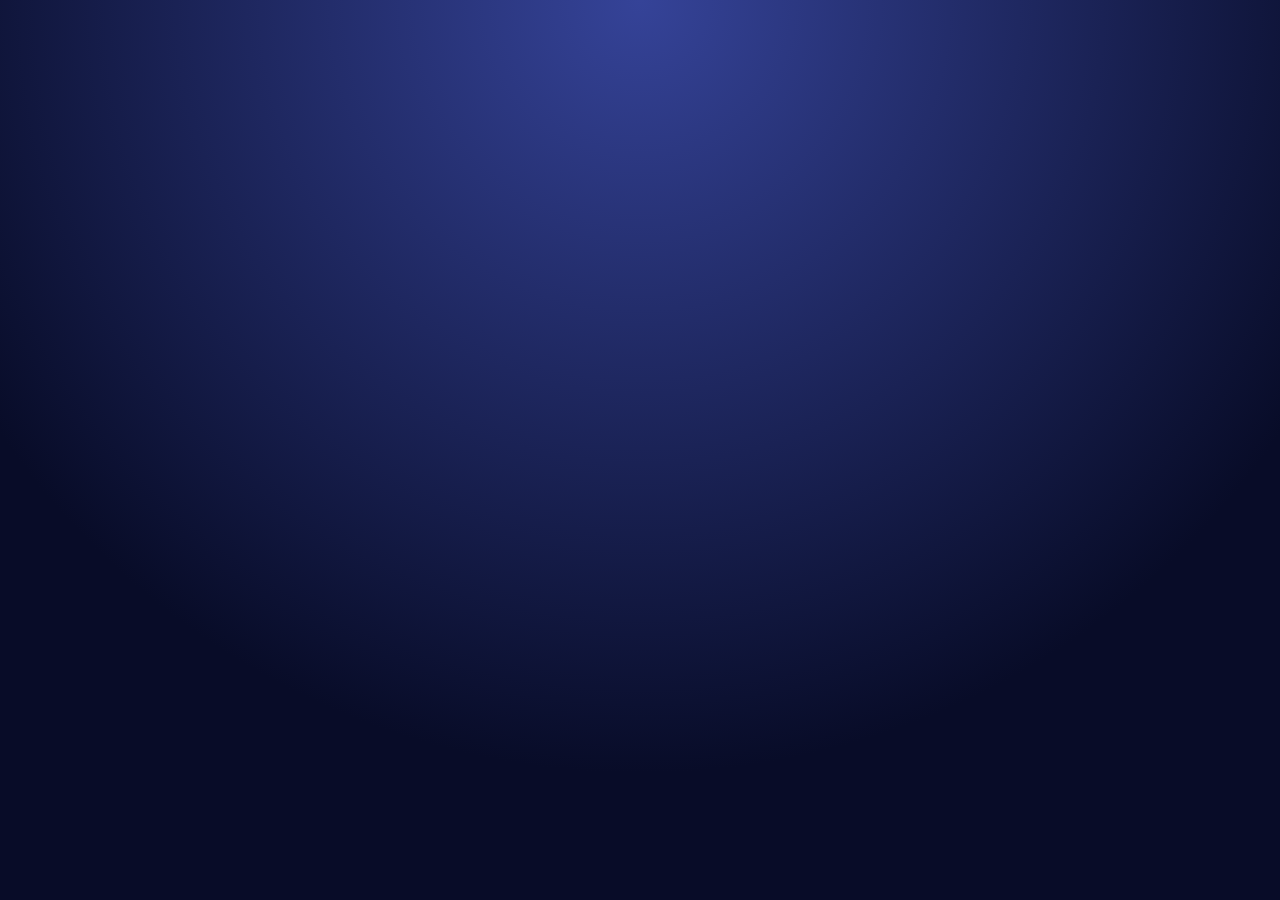
==== index.html @ 30334bcc "Add initial Supervision Games site" ====
<!doctype html><html lang="en"><meta charset="utf-8"><meta name="viewport" content="width=device-width,initial-scale=1"><title>Supervision Games</title><style>*{box-sizing:border-box}body{margin:0;background:radial-gradient(circle at top,#354398,#080c28 70%);font:17px system-ui;color:white;min-height:100vh}main{max-width:850px;margin:auto;padding:25px}h1{color:#ffd879;font-size:clamp(32px,6vw,60px)}.card{border:2px solid #b89b60;border-radius:25px;padding:30px;background:#111a49;text-align:center;margin-top:30px;box-shadow:0 25px 70px #0008}button,select{font:inherit;border:1px solid #718bd1;border-radius:12px;padding:14px;background:#27387d;color:white;cursor:pointer}button:hover{filter:brightness(1.25)}button:disabled{opacity:.45;cursor:default}.answers{display:grid;grid-template-columns:1fr 1fr;gap:12px;margin:24px 0}.good{background:#176f55!important;opacity:1!important}.bad{background:#903553!important}.gold{background:#e8be69;color:#11183d;font-weight:800}.row{display:flex;justify-content:space-between;align-items:center;gap:8px;flex-wrap:wrap}.lifelines{display:flex;gap:10px;flex-wrap:wrap;justify-content:center}.note{background:#253368;padding:17px;border-radius:12px;margin:20px 0;text-align:left}.ladder{display:flex;gap:6px;flex-wrap:wrap;justify-content:center}.ladder span{border:1px solid #718bd1;border-radius:20px;padding:5px 9px;font-size:12px}.current{background:#e8be69;color:#14182d}small{color:#b7c4ee}@media(max-width:600px){.answers{grid-template-columns:1fr}.card{padding:17px}}</style><main id="app"></main><script src="questions.js"></script><script src="app.js"></script></html>
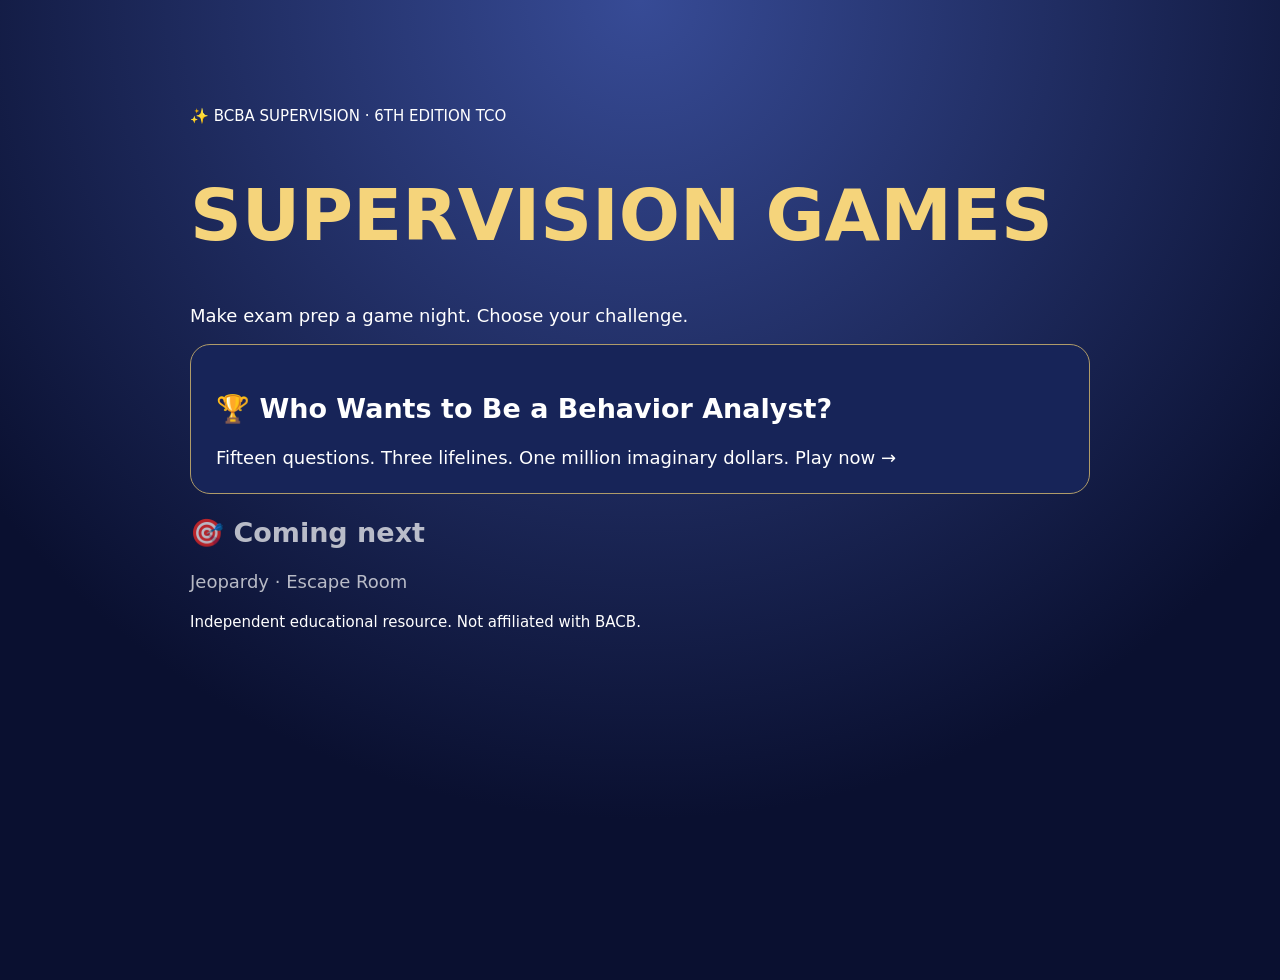
==== commit a12b20f4: "Make repository homepage a game library" ====
--- a/index.html
+++ b/index.html
@@ -1 +1 @@
-<!doctype html><html lang="en"><meta charset="utf-8"><meta name="viewport" content="width=device-width,initial-scale=1"><title>Supervision Games</title><style>*{box-sizing:border-box}body{margin:0;background:radial-gradient(circle at top,#354398,#080c28 70%);font:17px system-ui;color:white;min-height:100vh}main{max-width:850px;margin:auto;padding:25px}h1{color:#ffd879;font-size:clamp(32px,6vw,60px)}.card{border:2px solid #b89b60;border-radius:25px;padding:30px;background:#111a49;text-align:center;margin-top:30px;box-shadow:0 25px 70px #0008}button,select{font:inherit;border:1px solid #718bd1;border-radius:12px;padding:14px;background:#27387d;color:white;cursor:pointer}button:hover{filter:brightness(1.25)}button:disabled{opacity:.45;cursor:default}.answers{display:grid;grid-template-columns:1fr 1fr;gap:12px;margin:24px 0}.good{background:#176f55!important;opacity:1!important}.bad{background:#903553!important}.gold{background:#e8be69;color:#11183d;font-weight:800}.row{display:flex;justify-content:space-between;align-items:center;gap:8px;flex-wrap:wrap}.lifelines{display:flex;gap:10px;flex-wrap:wrap;justify-content:center}.note{background:#253368;padding:17px;border-radius:12px;margin:20px 0;text-align:left}.ladder{display:flex;gap:6px;flex-wrap:wrap;justify-content:center}.ladder span{border:1px solid #718bd1;border-radius:20px;padding:5px 9px;font-size:12px}.current{background:#e8be69;color:#14182d}small{color:#b7c4ee}@media(max-width:600px){.answers{grid-template-columns:1fr}.card{padding:17px}}</style><main id="app"></main><script src="questions.js"></script><script src="app.js"></script></html>+<!doctype html><html lang="en"><meta charset="utf-8"><meta name="viewport" content="width=device-width,initial-scale=1"><title>Supervision Games</title><style>body{font:18px system-ui;margin:0;background:radial-gradient(circle at top,#374b96,#0a1030 70%);color:white;min-height:100vh}main{max-width:900px;margin:80px auto;padding:24px}h1{font-size:clamp(40px,8vw,72px);color:#f5d47b}a{display:block;padding:25px;border:1px solid #af9b69;border-radius:20px;background:#172458;color:white;text-decoration:none;margin:18px 0}a:hover{background:#273b81}.muted{opacity:.7}</style><main><small>✨ BCBA SUPERVISION · 6TH EDITION TCO</small><h1>SUPERVISION GAMES</h1><p>Make exam prep a game night. Choose your challenge.</p><a href="./millionaire/"><h2>🏆 Who Wants to Be a Behavior Analyst?</h2>Fifteen questions. Three lifelines. One million imaginary dollars. Play now →</a><div class="muted"><h2>🎯 Coming next</h2><p>Jeopardy · Escape Room</p></div><small>Independent educational resource. Not affiliated with BACB.</small></main></html>
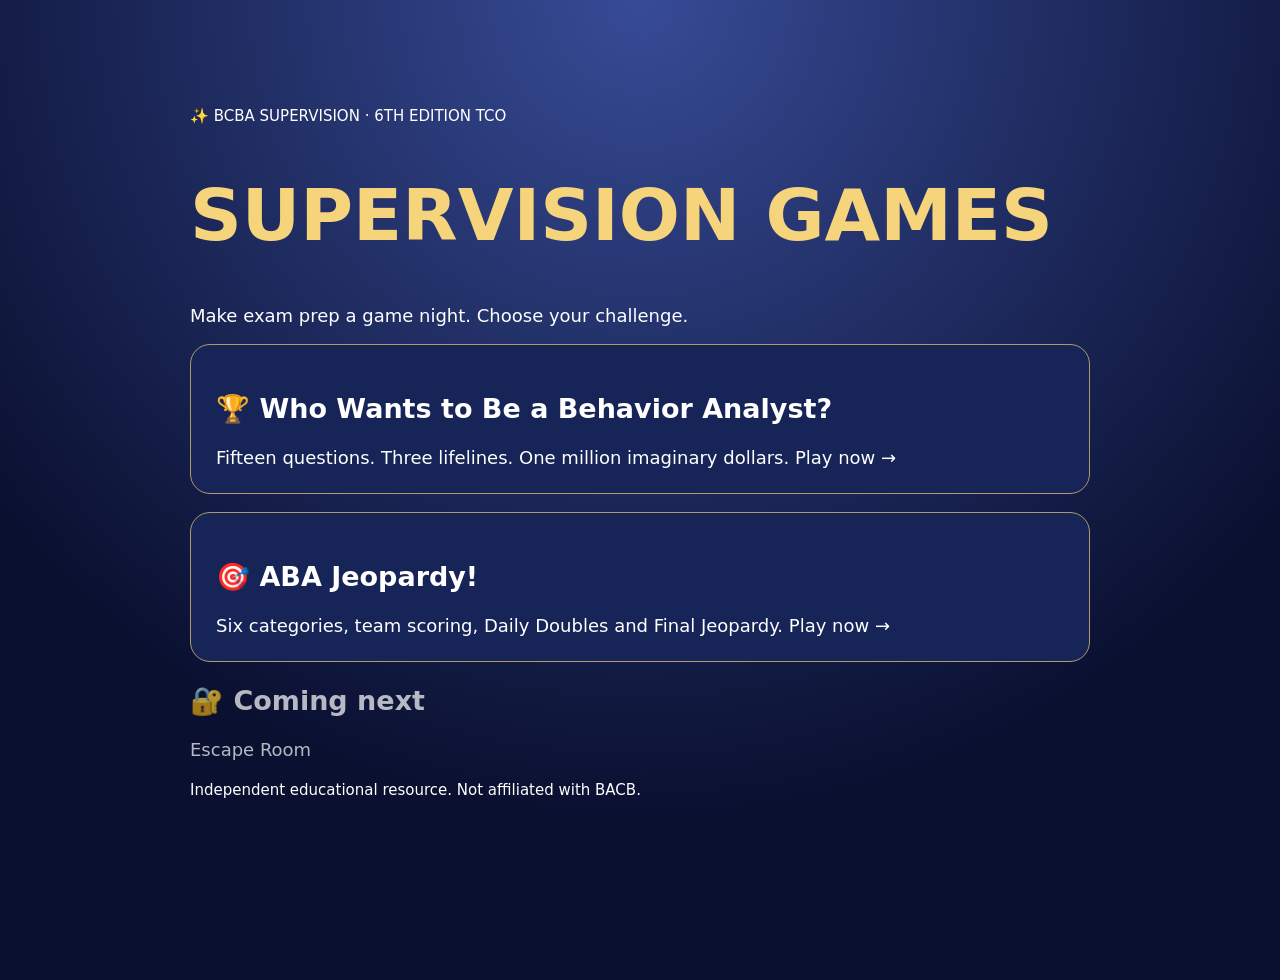
==== commit 21c0c6df: "Add ABA Jeopardy to Supervision Games library" ====
--- a/index.html
+++ b/index.html
@@ -1 +1 @@
-<!doctype html><html lang="en"><meta charset="utf-8"><meta name="viewport" content="width=device-width,initial-scale=1"><title>Supervision Games</title><style>body{font:18px system-ui;margin:0;background:radial-gradient(circle at top,#374b96,#0a1030 70%);color:white;min-height:100vh}main{max-width:900px;margin:80px auto;padding:24px}h1{font-size:clamp(40px,8vw,72px);color:#f5d47b}a{display:block;padding:25px;border:1px solid #af9b69;border-radius:20px;background:#172458;color:white;text-decoration:none;margin:18px 0}a:hover{background:#273b81}.muted{opacity:.7}</style><main><small>✨ BCBA SUPERVISION · 6TH EDITION TCO</small><h1>SUPERVISION GAMES</h1><p>Make exam prep a game night. Choose your challenge.</p><a href="./millionaire/"><h2>🏆 Who Wants to Be a Behavior Analyst?</h2>Fifteen questions. Three lifelines. One million imaginary dollars. Play now →</a><div class="muted"><h2>🎯 Coming next</h2><p>Jeopardy · Escape Room</p></div><small>Independent educational resource. Not affiliated with BACB.</small></main></html>+<!doctype html><html lang="en"><meta charset="utf-8"><meta name="viewport" content="width=device-width,initial-scale=1"><title>Supervision Games</title><style>body{font:18px system-ui;margin:0;background:radial-gradient(circle at top,#374b96,#0a1030 70%);color:white;min-height:100vh}main{max-width:900px;margin:80px auto;padding:24px}h1{font-size:clamp(40px,8vw,72px);color:#f5d47b}a{display:block;padding:25px;border:1px solid #af9b69;border-radius:20px;background:#172458;color:white;text-decoration:none;margin:18px 0}a:hover{background:#273b81}.muted{opacity:.7}</style><main><small>✨ BCBA SUPERVISION · 6TH EDITION TCO</small><h1>SUPERVISION GAMES</h1><p>Make exam prep a game night. Choose your challenge.</p><a href="./millionaire/"><h2>🏆 Who Wants to Be a Behavior Analyst?</h2>Fifteen questions. Three lifelines. One million imaginary dollars. Play now →</a><a href="./jeopardy/"><h2>🎯 ABA Jeopardy!</h2>Six categories, team scoring, Daily Doubles and Final Jeopardy. Play now →</a><div class="muted"><h2>🔐 Coming next</h2><p>Escape Room</p></div><small>Independent educational resource. Not affiliated with BACB.</small></main></html>
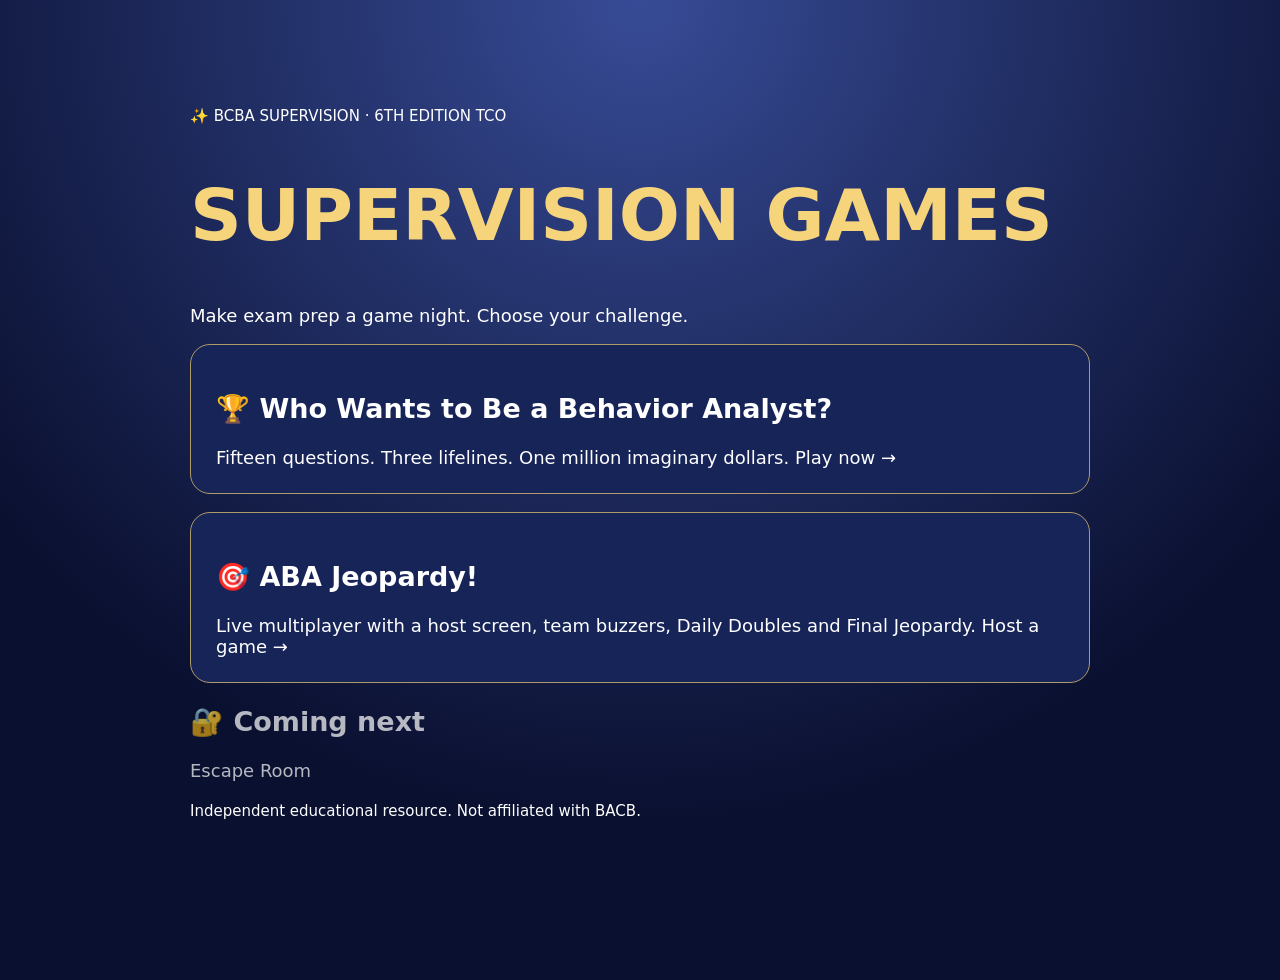
==== commit d8330945: "Make multiplayer host Jeopardy the only homepage game option" ====
--- a/index.html
+++ b/index.html
@@ -1 +1 @@
-<!doctype html><html lang="en"><meta charset="utf-8"><meta name="viewport" content="width=device-width,initial-scale=1"><title>Supervision Games</title><style>body{font:18px system-ui;margin:0;background:radial-gradient(circle at top,#374b96,#0a1030 70%);color:white;min-height:100vh}main{max-width:900px;margin:80px auto;padding:24px}h1{font-size:clamp(40px,8vw,72px);color:#f5d47b}a{display:block;padding:25px;border:1px solid #af9b69;border-radius:20px;background:#172458;color:white;text-decoration:none;margin:18px 0}a:hover{background:#273b81}.muted{opacity:.7}</style><main><small>✨ BCBA SUPERVISION · 6TH EDITION TCO</small><h1>SUPERVISION GAMES</h1><p>Make exam prep a game night. Choose your challenge.</p><a href="./millionaire/"><h2>🏆 Who Wants to Be a Behavior Analyst?</h2>Fifteen questions. Three lifelines. One million imaginary dollars. Play now →</a><a href="./jeopardy/"><h2>🎯 ABA Jeopardy!</h2>Six categories, team scoring, Daily Doubles and Final Jeopardy. Play now →</a><div class="muted"><h2>🔐 Coming next</h2><p>Escape Room</p></div><small>Independent educational resource. Not affiliated with BACB.</small></main></html>+<!doctype html><html lang="en"><meta charset="utf-8"><meta name="viewport" content="width=device-width,initial-scale=1"><title>Supervision Games</title><style>body{font:18px system-ui;margin:0;background:radial-gradient(circle at top,#374b96,#0a1030 70%);color:white;min-height:100vh}main{max-width:900px;margin:80px auto;padding:24px}h1{font-size:clamp(40px,8vw,72px);color:#f5d47b}a{display:block;padding:25px;border:1px solid #af9b69;border-radius:20px;background:#172458;color:white;text-decoration:none;margin:18px 0}a:hover{background:#273b81}.muted{opacity:.7}</style><main><small>✨ BCBA SUPERVISION · 6TH EDITION TCO</small><h1>SUPERVISION GAMES</h1><p>Make exam prep a game night. Choose your challenge.</p><a href="./millionaire/"><h2>🏆 Who Wants to Be a Behavior Analyst?</h2>Fifteen questions. Three lifelines. One million imaginary dollars. Play now →</a><a href="./jeopardy/host.html"><h2>🎯 ABA Jeopardy!</h2>Live multiplayer with a host screen, team buzzers, Daily Doubles and Final Jeopardy. Host a game →</a><div class="muted"><h2>🔐 Coming next</h2><p>Escape Room</p></div><small>Independent educational resource. Not affiliated with BACB.</small></main></html>
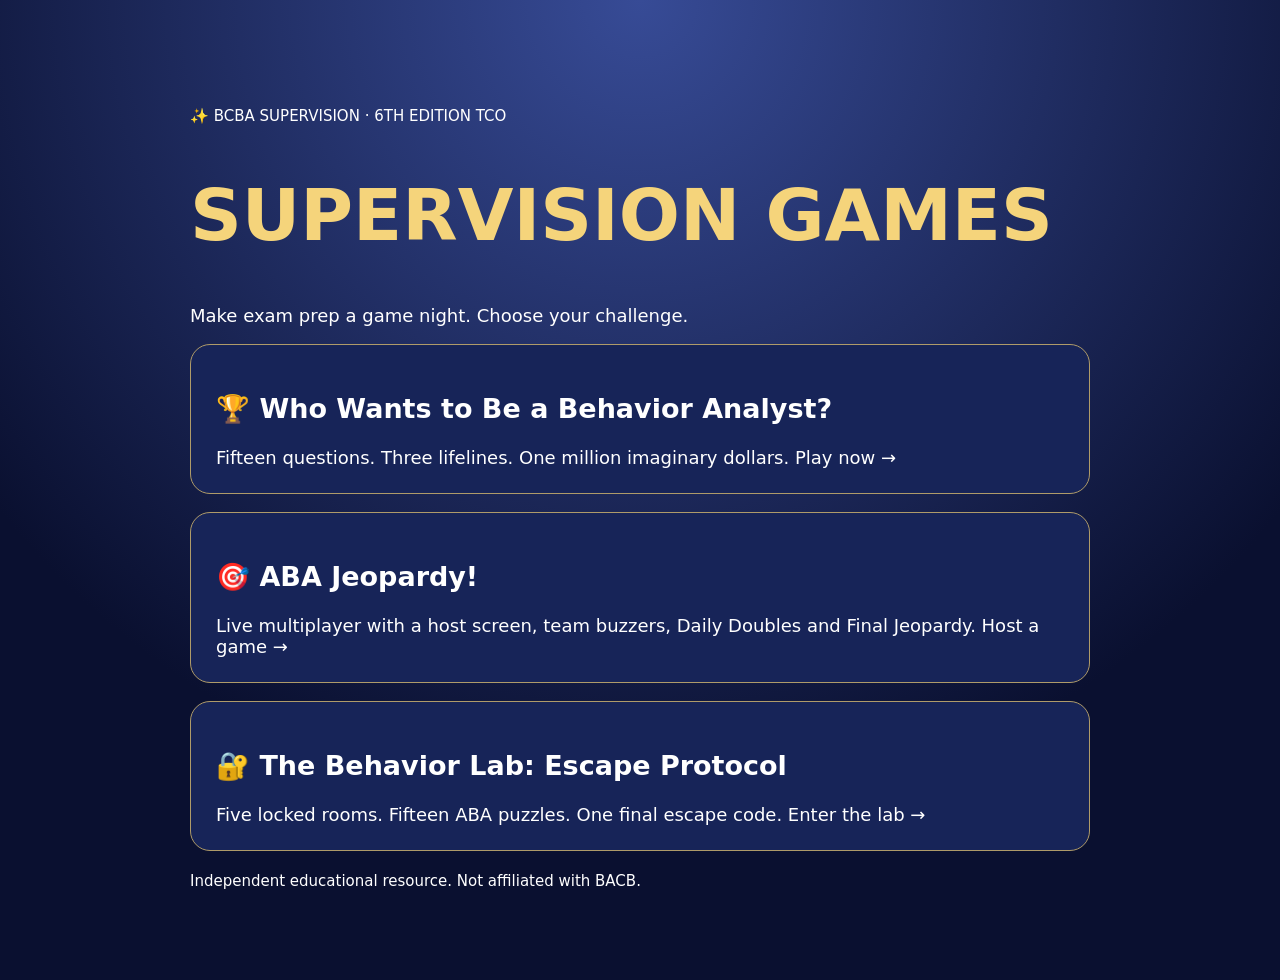
==== commit 8a47d912: "Add playable Behavior Lab escape room to Supervision Games homepage" ====
--- a/index.html
+++ b/index.html
@@ -1 +1 @@
-<!doctype html><html lang="en"><meta charset="utf-8"><meta name="viewport" content="width=device-width,initial-scale=1"><title>Supervision Games</title><style>body{font:18px system-ui;margin:0;background:radial-gradient(circle at top,#374b96,#0a1030 70%);color:white;min-height:100vh}main{max-width:900px;margin:80px auto;padding:24px}h1{font-size:clamp(40px,8vw,72px);color:#f5d47b}a{display:block;padding:25px;border:1px solid #af9b69;border-radius:20px;background:#172458;color:white;text-decoration:none;margin:18px 0}a:hover{background:#273b81}.muted{opacity:.7}</style><main><small>✨ BCBA SUPERVISION · 6TH EDITION TCO</small><h1>SUPERVISION GAMES</h1><p>Make exam prep a game night. Choose your challenge.</p><a href="./millionaire/"><h2>🏆 Who Wants to Be a Behavior Analyst?</h2>Fifteen questions. Three lifelines. One million imaginary dollars. Play now →</a><a href="./jeopardy/host.html"><h2>🎯 ABA Jeopardy!</h2>Live multiplayer with a host screen, team buzzers, Daily Doubles and Final Jeopardy. Host a game →</a><div class="muted"><h2>🔐 Coming next</h2><p>Escape Room</p></div><small>Independent educational resource. Not affiliated with BACB.</small></main></html>+<!doctype html><html lang="en"><meta charset="utf-8"><meta name="viewport" content="width=device-width,initial-scale=1"><title>Supervision Games</title><style>body{font:18px system-ui;margin:0;background:radial-gradient(circle at top,#374b96,#0a1030 70%);color:white;min-height:100vh}main{max-width:900px;margin:80px auto;padding:24px}h1{font-size:clamp(40px,8vw,72px);color:#f5d47b}a{display:block;padding:25px;border:1px solid #af9b69;border-radius:20px;background:#172458;color:white;text-decoration:none;margin:18px 0}a:hover{background:#273b81}.muted{opacity:.7}</style><main><small>✨ BCBA SUPERVISION · 6TH EDITION TCO</small><h1>SUPERVISION GAMES</h1><p>Make exam prep a game night. Choose your challenge.</p><a href="./millionaire/"><h2>🏆 Who Wants to Be a Behavior Analyst?</h2>Fifteen questions. Three lifelines. One million imaginary dollars. Play now →</a><a href="./jeopardy/host.html"><h2>🎯 ABA Jeopardy!</h2>Live multiplayer with a host screen, team buzzers, Daily Doubles and Final Jeopardy. Host a game →</a><a href="./escape-room/"><h2>🔐 The Behavior Lab: Escape Protocol</h2>Five locked rooms. Fifteen ABA puzzles. One final escape code. Enter the lab →</a><small>Independent educational resource. Not affiliated with BACB.</small></main></html>
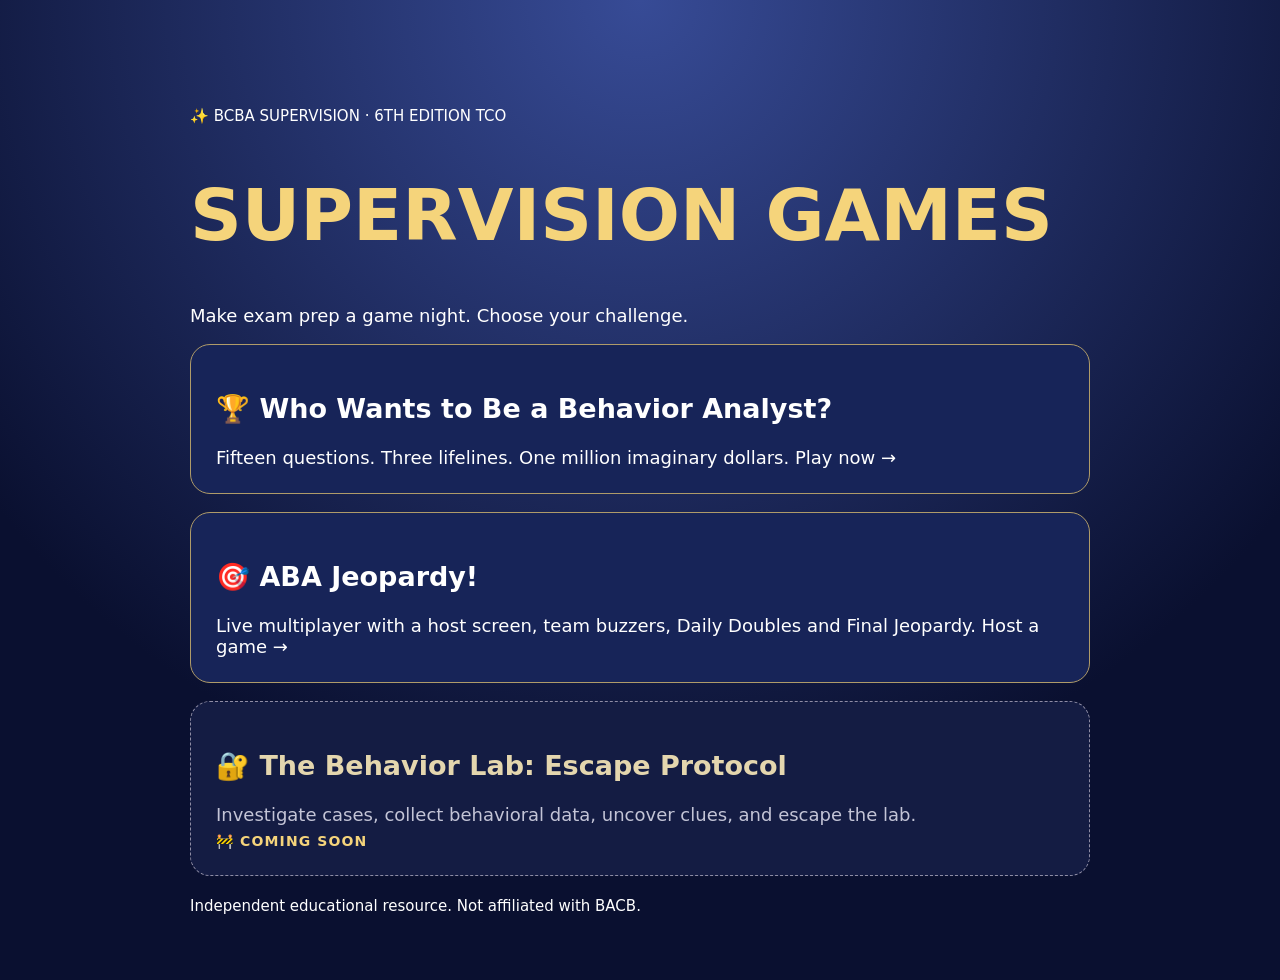
==== commit e1fcf4b8: "Mark Escape Room as coming soon on Supervision Games homepage" ====
--- a/index.html
+++ b/index.html
@@ -1 +1 @@
-<!doctype html><html lang="en"><meta charset="utf-8"><meta name="viewport" content="width=device-width,initial-scale=1"><title>Supervision Games</title><style>body{font:18px system-ui;margin:0;background:radial-gradient(circle at top,#374b96,#0a1030 70%);color:white;min-height:100vh}main{max-width:900px;margin:80px auto;padding:24px}h1{font-size:clamp(40px,8vw,72px);color:#f5d47b}a{display:block;padding:25px;border:1px solid #af9b69;border-radius:20px;background:#172458;color:white;text-decoration:none;margin:18px 0}a:hover{background:#273b81}.muted{opacity:.7}</style><main><small>✨ BCBA SUPERVISION · 6TH EDITION TCO</small><h1>SUPERVISION GAMES</h1><p>Make exam prep a game night. Choose your challenge.</p><a href="./millionaire/"><h2>🏆 Who Wants to Be a Behavior Analyst?</h2>Fifteen questions. Three lifelines. One million imaginary dollars. Play now →</a><a href="./jeopardy/host.html"><h2>🎯 ABA Jeopardy!</h2>Live multiplayer with a host screen, team buzzers, Daily Doubles and Final Jeopardy. Host a game →</a><a href="./escape-room/"><h2>🔐 The Behavior Lab: Escape Protocol</h2>Five locked rooms. Fifteen ABA puzzles. One final escape code. Enter the lab →</a><small>Independent educational resource. Not affiliated with BACB.</small></main></html>+<!doctype html><html lang="en"><meta charset="utf-8"><meta name="viewport" content="width=device-width,initial-scale=1"><title>Supervision Games</title><style>body{font:18px system-ui;margin:0;background:radial-gradient(circle at top,#374b96,#0a1030 70%);color:white;min-height:100vh}main{max-width:900px;margin:80px auto;padding:24px}h1{font-size:clamp(40px,8vw,72px);color:#f5d47b}a{display:block;padding:25px;border:1px solid #af9b69;border-radius:20px;background:#172458;color:white;text-decoration:none;margin:18px 0}a:hover{background:#273b81}.muted{opacity:.7}.coming-soon{display:block;padding:25px;border:1px dashed #8f8da5;border-radius:20px;background:#141c43;color:#c3c4d6;margin:18px 0}.coming-soon h2{color:#e4d6ae}.coming-soon p{margin:0}.coming-soon strong{display:inline-block;margin-top:8px;color:#f5d47b;font-size:14px;letter-spacing:.08em;text-transform:uppercase}</style><main><small>✨ BCBA SUPERVISION · 6TH EDITION TCO</small><h1>SUPERVISION GAMES</h1><p>Make exam prep a game night. Choose your challenge.</p><a href="./millionaire/"><h2>🏆 Who Wants to Be a Behavior Analyst?</h2>Fifteen questions. Three lifelines. One million imaginary dollars. Play now →</a><a href="./jeopardy/host.html"><h2>🎯 ABA Jeopardy!</h2>Live multiplayer with a host screen, team buzzers, Daily Doubles and Final Jeopardy. Host a game →</a><section class="coming-soon" aria-label="The Behavior Lab Escape Room, coming soon"><h2>🔐 The Behavior Lab: Escape Protocol</h2><p>Investigate cases, collect behavioral data, uncover clues, and escape the lab.</p><strong>🚧 Coming Soon</strong></section><small>Independent educational resource. Not affiliated with BACB.</small></main></html>
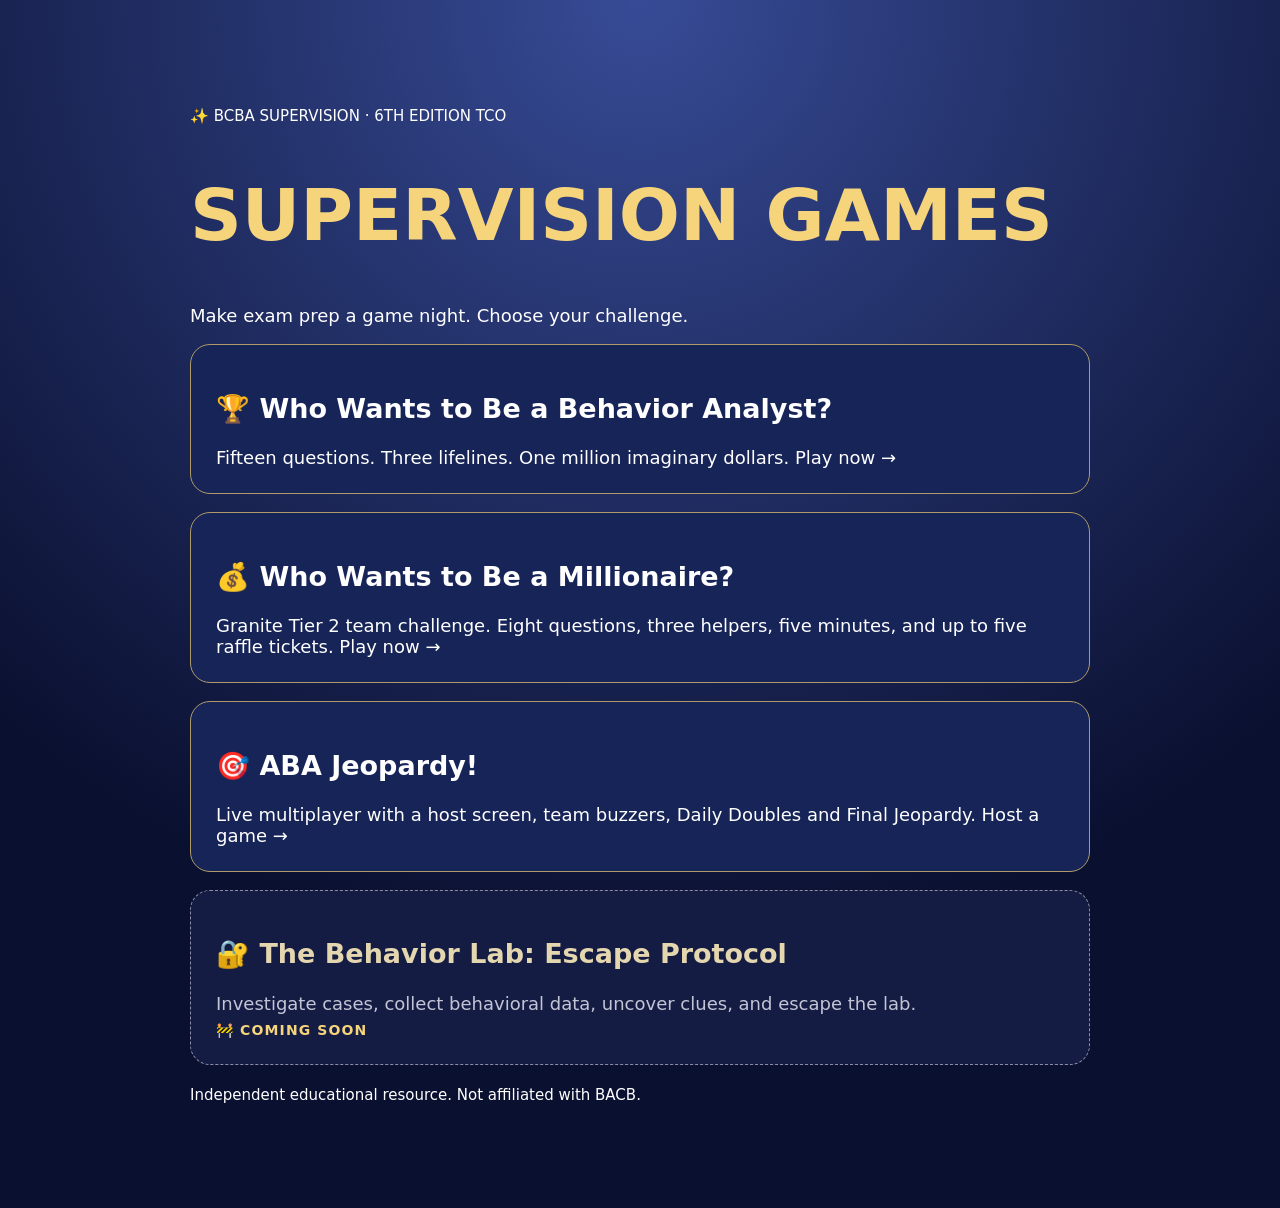
==== commit f824128c: "Add Granite Tier 2 Millionaire to game library" ====
--- a/index.html
+++ b/index.html
@@ -1 +1 @@
-<!doctype html><html lang="en"><meta charset="utf-8"><meta name="viewport" content="width=device-width,initial-scale=1"><title>Supervision Games</title><style>body{font:18px system-ui;margin:0;background:radial-gradient(circle at top,#374b96,#0a1030 70%);color:white;min-height:100vh}main{max-width:900px;margin:80px auto;padding:24px}h1{font-size:clamp(40px,8vw,72px);color:#f5d47b}a{display:block;padding:25px;border:1px solid #af9b69;border-radius:20px;background:#172458;color:white;text-decoration:none;margin:18px 0}a:hover{background:#273b81}.muted{opacity:.7}.coming-soon{display:block;padding:25px;border:1px dashed #8f8da5;border-radius:20px;background:#141c43;color:#c3c4d6;margin:18px 0}.coming-soon h2{color:#e4d6ae}.coming-soon p{margin:0}.coming-soon strong{display:inline-block;margin-top:8px;color:#f5d47b;font-size:14px;letter-spacing:.08em;text-transform:uppercase}</style><main><small>✨ BCBA SUPERVISION · 6TH EDITION TCO</small><h1>SUPERVISION GAMES</h1><p>Make exam prep a game night. Choose your challenge.</p><a href="./millionaire/"><h2>🏆 Who Wants to Be a Behavior Analyst?</h2>Fifteen questions. Three lifelines. One million imaginary dollars. Play now →</a><a href="./jeopardy/host.html"><h2>🎯 ABA Jeopardy!</h2>Live multiplayer with a host screen, team buzzers, Daily Doubles and Final Jeopardy. Host a game →</a><section class="coming-soon" aria-label="The Behavior Lab Escape Room, coming soon"><h2>🔐 The Behavior Lab: Escape Protocol</h2><p>Investigate cases, collect behavioral data, uncover clues, and escape the lab.</p><strong>🚧 Coming Soon</strong></section><small>Independent educational resource. Not affiliated with BACB.</small></main></html>+<!doctype html><html lang="en"><meta charset="utf-8"><meta name="viewport" content="width=device-width,initial-scale=1"><title>Supervision Games</title><style>body{font:18px system-ui;margin:0;background:radial-gradient(circle at top,#374b96,#0a1030 70%);color:white;min-height:100vh}main{max-width:900px;margin:80px auto;padding:24px}h1{font-size:clamp(40px,8vw,72px);color:#f5d47b}a{display:block;padding:25px;border:1px solid #af9b69;border-radius:20px;background:#172458;color:white;text-decoration:none;margin:18px 0}a:hover{background:#273b81}.muted{opacity:.7}.coming-soon{display:block;padding:25px;border:1px dashed #8f8da5;border-radius:20px;background:#141c43;color:#c3c4d6;margin:18px 0}.coming-soon h2{color:#e4d6ae}.coming-soon p{margin:0}.coming-soon strong{display:inline-block;margin-top:8px;color:#f5d47b;font-size:14px;letter-spacing:.08em;text-transform:uppercase}</style><main><small>✨ BCBA SUPERVISION · 6TH EDITION TCO</small><h1>SUPERVISION GAMES</h1><p>Make exam prep a game night. Choose your challenge.</p><a href="./millionaire/"><h2>🏆 Who Wants to Be a Behavior Analyst?</h2>Fifteen questions. Three lifelines. One million imaginary dollars. Play now →</a><a href="./tier2-millionaire/"><h2>💰 Who Wants to Be a Millionaire?</h2>Granite Tier 2 team challenge. Eight questions, three helpers, five minutes, and up to five raffle tickets. Play now →</a><a href="./jeopardy/host.html"><h2>🎯 ABA Jeopardy!</h2>Live multiplayer with a host screen, team buzzers, Daily Doubles and Final Jeopardy. Host a game →</a><section class="coming-soon" aria-label="The Behavior Lab Escape Room, coming soon"><h2>🔐 The Behavior Lab: Escape Protocol</h2><p>Investigate cases, collect behavioral data, uncover clues, and escape the lab.</p><strong>🚧 Coming Soon</strong></section><small>Independent educational resource. Not affiliated with BACB.</small></main></html>
